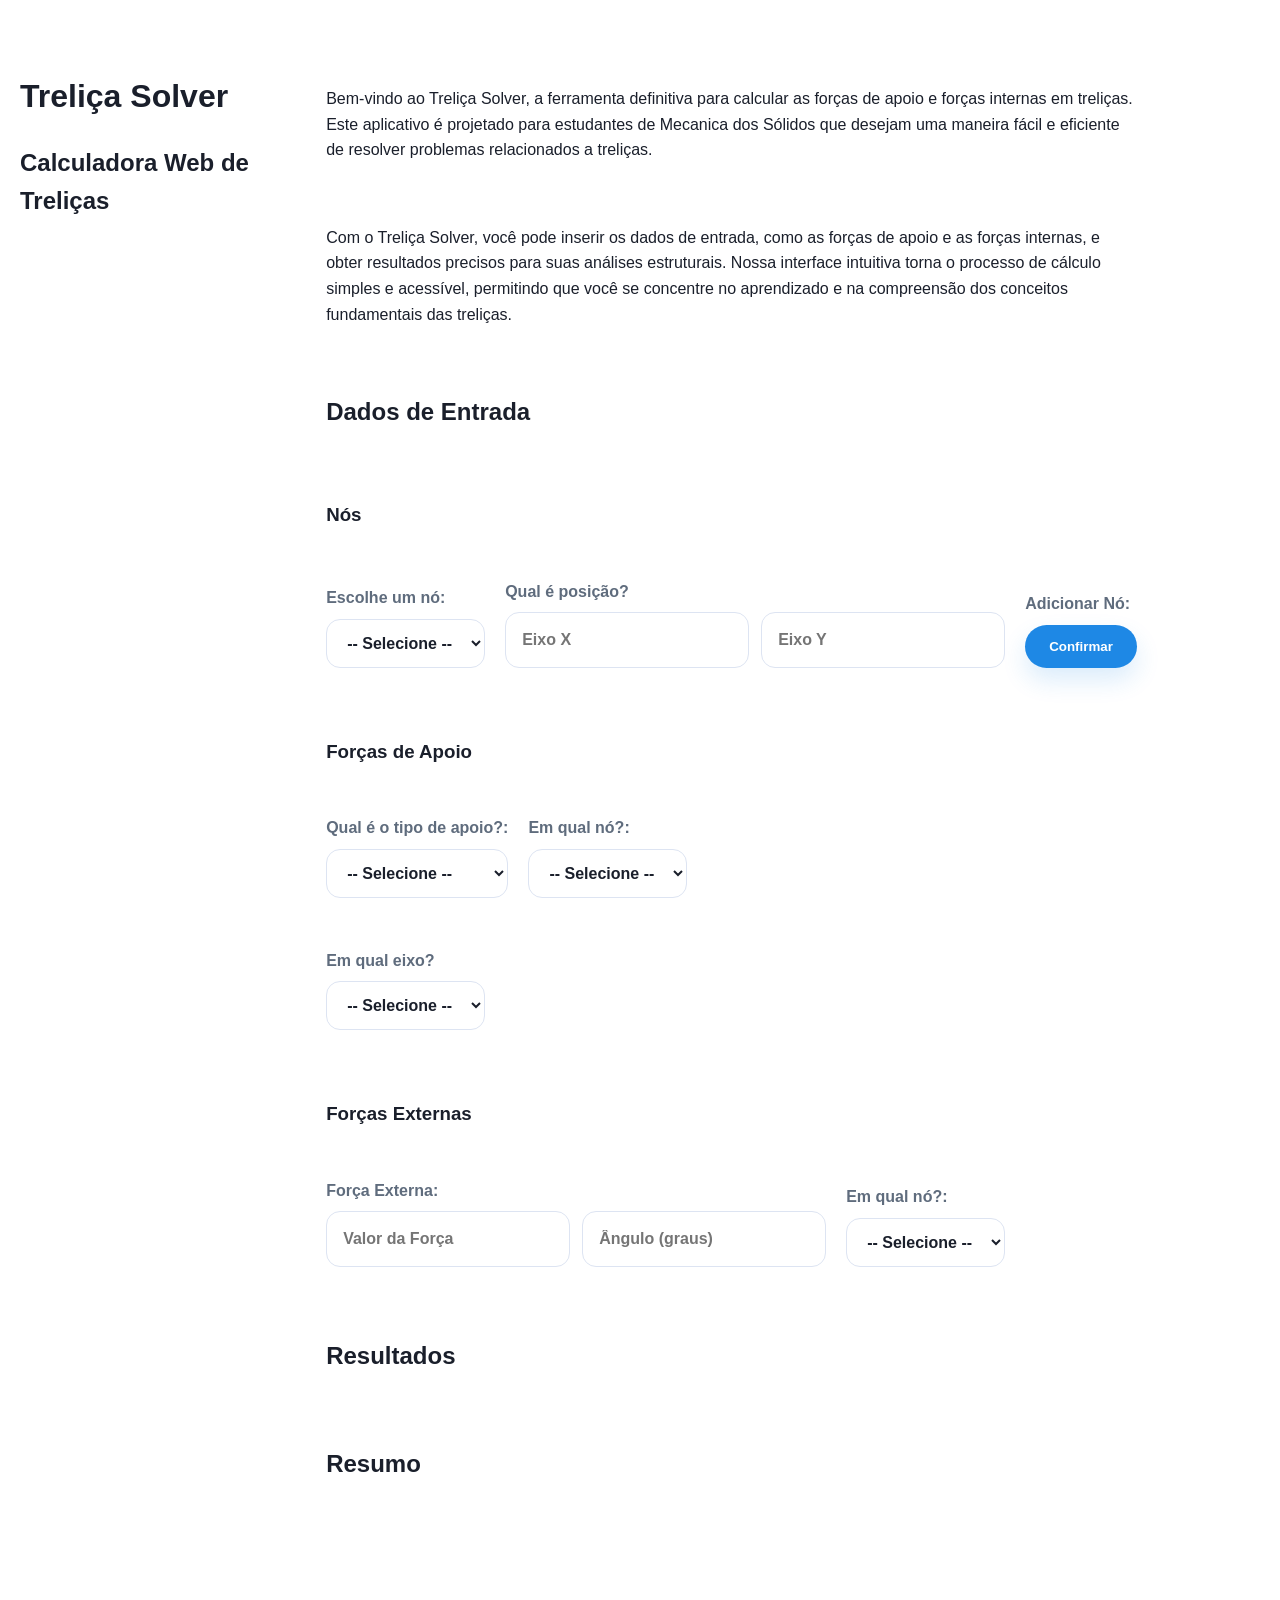
==== index.html @ d391ed75 "feat: criação do site" ====
<!DOCTYPE html>
<html lang="pt-br">
  <head>
    <meta charset="UTF-8" />
    <title>Treliça Solver</title>
    <meta
      name="description"
      content="Calcule as forças de apoio e forças internas de treliças durante seu curso de Mecanica dos Sólidos"
    />
    <link rel="stylesheet" href="./main.css" />
  </head>

  <body>
    <div id="header">
      <h1>Treliça Solver</h1>
      <h2>Calculadora Web de Treliças</h2>
    </div>
    <main>
      <p>
        Bem-vindo ao Treliça Solver, a ferramenta definitiva para calcular as
        forças de apoio e forças internas em treliças. Este aplicativo é
        projetado para estudantes de Mecanica dos Sólidos que desejam uma
        maneira fácil e eficiente de resolver problemas relacionados a treliças.
      </p>
      <p>
        Com o Treliça Solver, você pode inserir os dados de entrada, como as
        forças de apoio e as forças internas, e obter resultados precisos para
        suas análises estruturais. Nossa interface intuitiva torna o processo de
        cálculo simples e acessível, permitindo que você se concentre no
        aprendizado e na compreensão dos conceitos fundamentais das treliças.
      </p>
    <h2>Dados de Entrada</h2>
    <h3>Nós</h3>
    <div class="forcas">
      <label for="CHNO">
        Escolhe um nó:
        <select id="CHNO" name="no">
          <option value="">-- Selecione --</option>
          <option value="NA">Nó A</option>
          <option value="NB">Nó B</option>
        </select>
      </label>
      <label>
        Qual é posição?
        <div class="posicao">
          <input type="number" name="posicaox" placeholder="Eixo X" />
          <input type="number" name="posicaoy" placeholder="Eixo Y" />
        </div>
      </label>
      <label>
        Adicionar Nó:
        <div class="posicao">
          <button id="ADNO" type="button">Confirmar</button>
        </div>
      </label>
    </div>

    <h3>Forças de Apoio</h3>
    <div class="forcas">
      <label for="CHAP">
        Qual é o tipo de apoio?:
        <select id="CHAP" name="apoio">
          <option value="">-- Selecione --</option>
          <option value="APA">Pino</option>
          <option value="APB">Rolete</option>
        </select>
      </label>
      <label for="CHNO">
        Em qual nó?:
        <select id="CHNO" name="no">
          <option value="">-- Selecione --</option>
          <option value="NA">Nó A</option>
          <option value="NB">Nó B</option>
        </select>
      </label>
    </div>
    <div class="forcas">
      <label>
        Em qual eixo?
        <select id="eixo" name="eixo" > <!-- Desabilitado quando for pino, e habiltado quando for rolete -->  
          <option value="">-- Selecione --</option>
          <option value="x">Eixo X</option>
          <option value="y">Eixo Y</option>
        </select>
      </label>
    </div>

    <h3>Forças Externas</h3>
    <div class="forcas">
      <label>
        Força Externa:
        <div class="posicao">
          <input type="number" name="forcaexterna" placeholder="Valor da Força" />
          <input type="number" name="anguloforca" placeholder="Ângulo (graus)" />
        </div>
      </label>
      <label for="CHNO">
        Em qual nó?:
        <select id="CHNO" name="no">
          <option value="">-- Selecione --</option>
          <option value="NA">Nó A</option>
          <option value="NB">Nó B</option>
        </select>
      </label>
    </div>

    <h2>Resultados</h2>

    <h2>Resumo</h2>
    <div id="resumo"></div>
    </main>
  </body>
</html>
---- main.css ----
:root {
  --bg: #f5f7fb;
  --surface: #ffffff;
  --surface-strong: #e3e9f5;
  --primary: #1e88e5;
  --text: #1a1f2b;
  --text-muted: #5f6c7d;
  --shadow: 0 16px 40px rgba(36, 70, 110, 0.08);
  --radius: 18px;
}

html, body {
  margin: 0;
  min-height: 100%;
    font-size: 16px;
  font-family: "Inter", "Roboto", sans-serif;
    display: grid;
  grid-template-areas:
      "header header header"
      "space main sidebar"
      "footer footer footer";
  grid-template-columns: auto 12fr 1fr;
  grid-template-rows: 1fr auto 1fr;
  line-height: 1.6;
  row-gap: 8px;
  column-gap: 50px;
  max-width: 100vw;
  overflow-y: auto;
  padding-top: 10px;
  padding-bottom: 120px;
  color: var(--text);
}

body {
  display: flex;
  justify-content: center;
  align-items: flex-start;
  padding: 40px 20px;
}

main {
  width: min(1120px, 100%);
}

.header {
  display: flex;
  align-items: center;
  justify-content: space-between;
  gap: 20px;
  margin-bottom: 32px;
  grid-area: header;
  grid-column: span 3;
  align-items: center;
  justify-content: center;
}

main {
    grid-area: main;
    grid-row-start: 2;
    grid-column-start: 2;
    padding: 20px;
    display: flex;
    flex-direction: column;
    max-width: 1200px;
    margin: 0 auto;
    gap: 30px;
}
.forcas {
    display: flex;
    gap: 20px;
    align-items: flex-end;
    flex-wrap: wrap;
    margin-bottom: 20px;
}
.hidden {
    display: none;
}
.posicao {
    display: flex;
    gap: 12px;
}
label {
    display: flex;
    flex-direction: column;
    gap: 8px;
    color: var(--text-muted);
}


.field {
  display: flex;
  flex-direction: column;
  gap: 10px;
}

label {
  font-weight: 600;
  color: var(--text-muted);
}

input,
select,
textarea {
  border: 1px solid #dde4f2;
  border-radius: 14px;
  background: #ffffff;
  padding: 14px 16px;
  font: inherit;
  color: var(--text);
  transition: border-color 0.2s ease, box-shadow 0.2s ease;
}

input:focus,
select:focus,
textarea:focus {
  outline: none;
  border-color: var(--primary);
  box-shadow: 0 0 0 4px rgba(30, 136, 229, 0.14);
}

button,
.button {
  border: none;
  border-radius: 999px;
  background: var(--primary);
  color: #fff;
  padding: 14px 24px;
  font-weight: 600;
  cursor: pointer;
  box-shadow: 0 12px 24px rgba(30, 136, 229, 0.16);
  transition: transform 0.2s ease, box-shadow 0.2s ease, background 0.2s ease;
}

button:hover,
.button:hover {
  transform: translateY(-1px);
  box-shadow: 0 18px 30px rgba(30, 136, 229, 0.2);
}

button:active,
.button:active {
  transform: translateY(0);
}

.table {
  width: 100%;
  border-collapse: collapse;
  background: var(--surface);
  border-radius: var(--radius);
  overflow: hidden;
}

.table th,
.table td {
  text-align: left;
  padding: 16px 18px;
  border-bottom: 1px solid #edf2f8;
}

.table th {
  color: var(--text-muted);
  font-weight: 600;
}

.table tr:last-child td {
  border-bottom: none;
}

.footer {
  margin-top: 32px;
  color: var(--text-muted);
  text-align: center;
  font-size: 0.95rem;
}

@media (max-width: 680px) {
  body {
    padding: 24px 16px;
  }

  .header {
    flex-direction: column;
    align-items: flex-start;
  }

  .card {
    padding: 24px;
  }
}
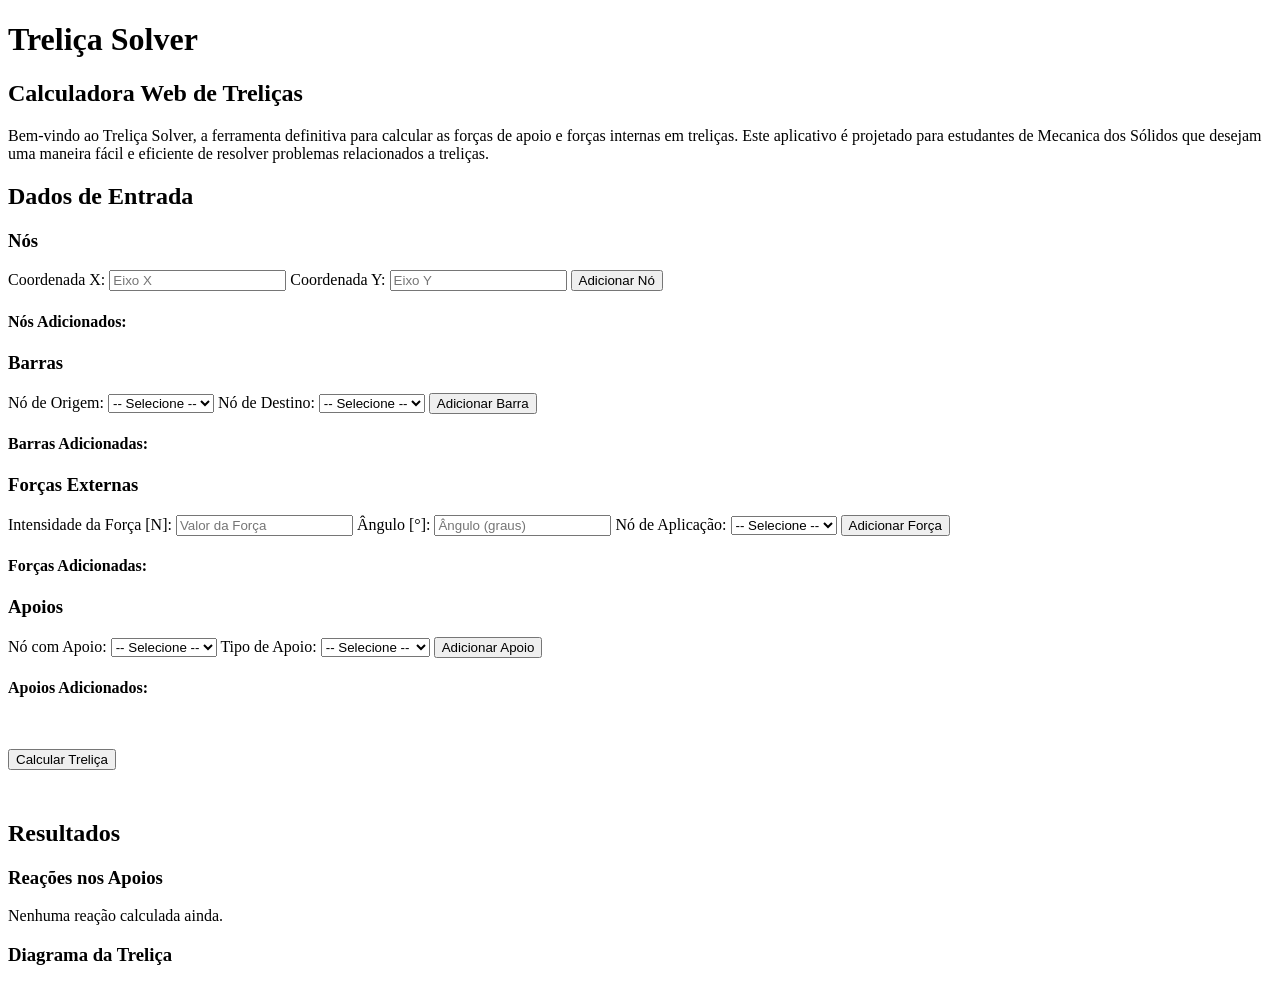
==== commit 01a50d68: "feat: melhorando o site" ====
--- a/index.html
+++ b/index.html
@@ -7,14 +7,15 @@
       name="description"
       content="Calcule as forças de apoio e forças internas de treliças durante seu curso de Mecanica dos Sólidos"
     />
-    <link rel="stylesheet" href="./main.css" />
+    <meta name="viewport" content="width=device-width, initial-scale=1.0" />
+    <link rel="stylesheet" href="./static/main.css" />
   </head>
 
   <body>
-    <div id="header">
+    <header class="header">
       <h1>Treliça Solver</h1>
       <h2>Calculadora Web de Treliças</h2>
-    </div>
+    </header>
     <main>
       <p>
         Bem-vindo ao Treliça Solver, a ferramenta definitiva para calcular as
@@ -22,92 +23,284 @@
         projetado para estudantes de Mecanica dos Sólidos que desejam uma
         maneira fácil e eficiente de resolver problemas relacionados a treliças.
       </p>
-      <p>
-        Com o Treliça Solver, você pode inserir os dados de entrada, como as
-        forças de apoio e as forças internas, e obter resultados precisos para
-        suas análises estruturais. Nossa interface intuitiva torna o processo de
-        cálculo simples e acessível, permitindo que você se concentre no
-        aprendizado e na compreensão dos conceitos fundamentais das treliças.
-      </p>
     <h2>Dados de Entrada</h2>
     <h3>Nós</h3>
-    <div class="forcas">
-      <label for="CHNO">
-        Escolhe um nó:
-        <select id="CHNO" name="no">
-          <option value="">-- Selecione --</option>
-          <option value="NA">Nó A</option>
-          <option value="NB">Nó B</option>
-        </select>
-      </label>
-      <label>
-        Qual é posição?
-        <div class="posicao">
-          <input type="number" name="posicaox" placeholder="Eixo X" />
-          <input type="number" name="posicaoy" placeholder="Eixo Y" />
-        </div>
-      </label>
-      <label>
-        Adicionar Nó:
-        <div class="posicao">
-          <button id="ADNO" type="button">Confirmar</button>
-        </div>
-      </label>
-    </div>
-
-    <h3>Forças de Apoio</h3>
-    <div class="forcas">
-      <label for="CHAP">
-        Qual é o tipo de apoio?:
-        <select id="CHAP" name="apoio">
-          <option value="">-- Selecione --</option>
-          <option value="APA">Pino</option>
-          <option value="APB">Rolete</option>
-        </select>
-      </label>
-      <label for="CHNO">
-        Em qual nó?:
-        <select id="CHNO" name="no">
-          <option value="">-- Selecione --</option>
-          <option value="NA">Nó A</option>
-          <option value="NB">Nó B</option>
-        </select>
-      </label>
-    </div>
-    <div class="forcas">
-      <label>
-        Em qual eixo?
-        <select id="eixo" name="eixo" > <!-- Desabilitado quando for pino, e habiltado quando for rolete -->  
-          <option value="">-- Selecione --</option>
-          <option value="x">Eixo X</option>
-          <option value="y">Eixo Y</option>
-        </select>
-      </label>
+    <form id="node-form">
+      <div class="forcas">
+        <label>
+          Coordenada X:
+          <input type="number" id="node-x" placeholder="Eixo X" required />
+        </label>
+        <label>
+          Coordenada Y:
+          <input type="number" id="node-y" placeholder="Eixo Y" required />
+        </label>
+        <button type="submit" class="button">Adicionar Nó</button>
+      </div>
+    </form>
+    <div id="nodes-list">
+      <h4>Nós Adicionados:</h4>
+      <ul id="nodes-ul"></ul>
+    </div>
+
+    <h3>Barras</h3>
+    <form id="bar-form">
+      <div class="forcas">
+        <label for="bar-start-node">
+          Nó de Origem:
+          <select id="bar-start-node" required>
+            <option value="">-- Selecione --</option>
+          </select>
+        </label>
+        <label for="bar-end-node">
+          Nó de Destino:
+          <select id="bar-end-node" required>
+            <option value="">-- Selecione --</option>
+          </select>
+        </label>
+        <button type="submit" class="button">Adicionar Barra</button>
+      </div>
+    </form>
+    <div id="bars-list">
+      <h4>Barras Adicionadas:</h4>
+      <ul id="bars-ul"></ul>
     </div>
 
     <h3>Forças Externas</h3>
-    <div class="forcas">
-      <label>
-        Força Externa:
-        <div class="posicao">
-          <input type="number" name="forcaexterna" placeholder="Valor da Força" />
-          <input type="number" name="anguloforca" placeholder="Ângulo (graus)" />
-        </div>
-      </label>
-      <label for="CHNO">
-        Em qual nó?:
-        <select id="CHNO" name="no">
-          <option value="">-- Selecione --</option>
-          <option value="NA">Nó A</option>
-          <option value="NB">Nó B</option>
-        </select>
-      </label>
-    </div>
-
-    <h2>Resultados</h2>
-
-    <h2>Resumo</h2>
-    <div id="resumo"></div>
+    <form id="force-form">
+      <div class="forcas">
+        <label>
+          Intensidade da Força [N]:
+          <input type="number" id="force-magnitude" placeholder="Valor da Força" required />
+        </label>
+        <label>
+          Ângulo [°]:
+          <input type="number" id="force-angle" placeholder="Ângulo (graus)" required />
+        </label>
+        <label for="force-node">
+          Nó de Aplicação:
+          <select id="force-node" required>
+            <option value="">-- Selecione --</option>
+          </select>
+        </label>
+        <button type="submit" class="button">Adicionar Força</button>
+      </div>
+    </form>
+    <div id="forces-list">
+      <h4>Forças Adicionadas:</h4>
+      <ul id="forces-ul"></ul>
+    </div>
+
+    <h3>Apoios</h3>
+    <form id="support-form">
+      <div class="forcas">
+        <label for="support-node">
+          Nó com Apoio:
+          <select id="support-node" required>
+            <option value="">-- Selecione --</option>
+          </select>
+        </label>
+        <label for="support-type">
+          Tipo de Apoio:
+          <select id="support-type" required>
+            <option value="">-- Selecione --</option>
+            <option value="1">Fixo (Pino)</option>
+            <option value="2">Móvel (Rolete)</option>
+          </select>
+        </label>
+        <button type="submit" class="button">Adicionar Apoio</button>
+      </div>
+    </form>
+    <div id="supports-list">
+      <h4>Apoios Adicionados:</h4>
+      <ul id="supports-ul"></ul>
+    </div>
+
+    <button id="calculate-button" class="button" style="margin-top: 30px;">Calcular Treliça</button>
+
+    <h2 style="margin-top: 50px;">Resultados</h2>
+    <div id="results-section">
+      <h3>Reações nos Apoios</h3>
+      <div id="reactions-output">
+        <p>Nenhuma reação calculada ainda.</p>
+      </div>
+
+      <h3>Diagrama da Treliça</h3>
+      <div id="truss-diagram">
+        <img id="diagram-image" src="" alt="Diagrama da Treliça" style="max-width: 100%; height: auto; display: none;">
+      </div>
+    </div>
     </main>
+
+    <script>
+      const nodes = [];
+      const bars = [];
+      const forces = [];
+      const supports = {}; // {node_index: type}
+      let nextNodeLetter = 'A';
+
+      const nodeForm = document.getElementById('node-form');
+      const nodeXInput = document.getElementById('node-x');
+      const nodeYInput = document.getElementById('node-y');
+      const nodesUl = document.getElementById('nodes-ul');
+
+      const barForm = document.getElementById('bar-form');
+      const barStartNodeSelect = document.getElementById('bar-start-node');
+      const barEndNodeSelect = document.getElementById('bar-end-node');
+      const barsUl = document.getElementById('bars-ul');
+
+      const forceForm = document.getElementById('force-form');
+      const forceMagnitudeInput = document.getElementById('force-magnitude');
+      const forceAngleInput = document.getElementById('force-angle');
+      const forceNodeSelect = document.getElementById('force-node');
+      const forcesUl = document.getElementById('forces-ul');
+
+      const supportForm = document.getElementById('support-form');
+      const supportNodeSelect = document.getElementById('support-node');
+      const supportTypeSelect = document.getElementById('support-type');
+      const supportsUl = document.getElementById('supports-ul');
+
+      const calculateButton = document.getElementById('calculate-button');
+      const reactionsOutput = document.getElementById('reactions-output');
+      const diagramImage = document.getElementById('diagram-image');
+
+      function updateNodeSelects() {
+        const selects = [barStartNodeSelect, barEndNodeSelect, forceNodeSelect, supportNodeSelect];
+        selects.forEach(select => {
+          select.innerHTML = '<option value="">-- Selecione --</option>';
+          nodes.forEach((node, index) => {
+            const option = document.createElement('option');
+            option.value = index;
+            option.textContent = `Nó ${String.fromCharCode(65 + index)} (${node.x}, ${node.y})`;
+            select.appendChild(option);
+          });
+        });
+      }
+
+      nodeForm.addEventListener('submit', (e) => {
+        e.preventDefault();
+        const x = parseFloat(nodeXInput.value);
+        const y = parseFloat(nodeYInput.value);
+        nodes.push({ x, y });
+        const li = document.createElement('li');
+        li.textContent = `Nó ${nextNodeLetter}: (${x}, ${y})`;
+        nodesUl.appendChild(li);
+        nextNodeLetter = String.fromCharCode(nextNodeLetter.charCodeAt(0) + 1);
+        nodeXInput.value = '';
+        nodeYInput.value = '';
+        updateNodeSelects();
+      });
+
+      barForm.addEventListener('submit', (e) => {
+        e.preventDefault();
+        const startNodeIdx = parseInt(barStartNodeSelect.value);
+        const endNodeIdx = parseInt(barEndNodeSelect.value);
+
+        if (startNodeIdx === endNodeIdx) {
+          alert("Nó de origem não pode ser igual ao de destino.");
+          return;
+        }
+
+        bars.push([startNodeIdx, endNodeIdx]);
+        const li = document.createElement('li');
+        li.textContent = `Barra: Nó ${String.fromCharCode(65 + startNodeIdx)} - Nó ${String.fromCharCode(65 + endNodeIdx)}`;
+        barsUl.appendChild(li);
+        barStartNodeSelect.value = '';
+        barEndNodeSelect.value = '';
+      });
+
+      forceForm.addEventListener('submit', (e) => {
+        e.preventDefault();
+        const magnitude = parseFloat(forceMagnitudeInput.value);
+        const angle = parseFloat(forceAngleInput.value);
+        const nodeIdx = parseInt(forceNodeSelect.value);
+        forces.push({ magnitude, angle, node: nodeIdx });
+        const li = document.createElement('li');
+        li.textContent = `Força: ${magnitude} N a ${angle}° no Nó ${String.fromCharCode(65 + nodeIdx)}`;
+        forcesUl.appendChild(li);
+        forceMagnitudeInput.value = '';
+        forceAngleInput.value = '';
+        forceNodeSelect.value = '';
+      });
+
+      supportForm.addEventListener('submit', (e) => {
+        e.preventDefault();
+        const nodeIdx = parseInt(supportNodeSelect.value);
+        const type = parseInt(supportTypeSelect.value);
+        supports[nodeIdx] = type;
+        const li = document.createElement('li');
+        li.textContent = `Apoio: Nó ${String.fromCharCode(65 + nodeIdx)} - ${type === 1 ? 'Fixo (Pino)' : 'Móvel (Rolete)'}`;
+        supportsUl.appendChild(li);
+        supportNodeSelect.value = '';
+        supportTypeSelect.value = '';
+      });
+
+      calculateButton.addEventListener('click', async () => {
+        if (nodes.length === 0) {
+          alert("Por favor, adicione pelo menos um nó.");
+          return;
+        }
+        if (Object.keys(supports).length === 0) {
+          alert("Por favor, adicione pelo menos um apoio.");
+          return;
+        }
+
+        const payload = {
+          nodes: nodes,
+          bars: bars,
+          forces: forces,
+          supports: supports
+        };
+
+        try {
+          const response = await fetch('/solve', {
+            method: 'POST',
+            headers: {
+              'Content-Type': 'application/json'
+            },
+            body: JSON.stringify(payload)
+          });
+
+          if (!response.ok) {
+            const errorData = await response.json();
+            throw new Error(errorData.detail || 'Erro ao calcular a treliça.');
+          }
+
+          const data = await response.json();
+          console.log(data);
+
+          // Display reactions
+          let reactionsHtml = '<ul>';
+          if (data.reactions && Object.keys(data.reactions).length > 0) {
+            for (const nodeIdx in data.reactions) {
+              const nodeLetter = String.fromCharCode(65 + parseInt(nodeIdx));
+              const reaction = data.reactions[nodeIdx];
+              reactionsHtml += `<li>Nó ${nodeLetter}: `;
+              if (reaction.Rx !== undefined) reactionsHtml += `Rx = ${reaction.Rx.toFixed(3)} N `;
+              if (reaction.Ry !== undefined) reactionsHtml += `Ry = ${reaction.Ry.toFixed(3)} N`;
+              reactionsHtml += `</li>`;
+            }
+            reactionsHtml += `<li>Verificação: ΣFx = ${data.equilibrium_fx.toFixed(3)} N | ΣFy = ${data.equilibrium_fy.toFixed(3)} N [${data.equilibrium_ok ? '✓' : '✗ PROBLEMA!'}]</li>`;
+          } else {
+            reactionsHtml += '<li>Nenhuma reação calculada. ' + (data.message || '') + '</li>';
+          }
+          reactionsHtml += '</ul>';
+          reactionsOutput.innerHTML = reactionsHtml;
+
+          // Display diagram
+          if (data.diagram_image) {
+            diagramImage.src = `data:image/png;base64,${data.diagram_image}`;
+            diagramImage.style.display = 'block';
+          } else {
+            diagramImage.style.display = 'none';
+          }
+
+        } catch (error) {
+          console.error('Erro:', error);
+          reactionsOutput.innerHTML = `<p style="color: red;">Erro: ${error.message}</p>`;
+          diagramImage.style.display = 'none';
+        }
+      });
+    </script>
   </body>
 </html>
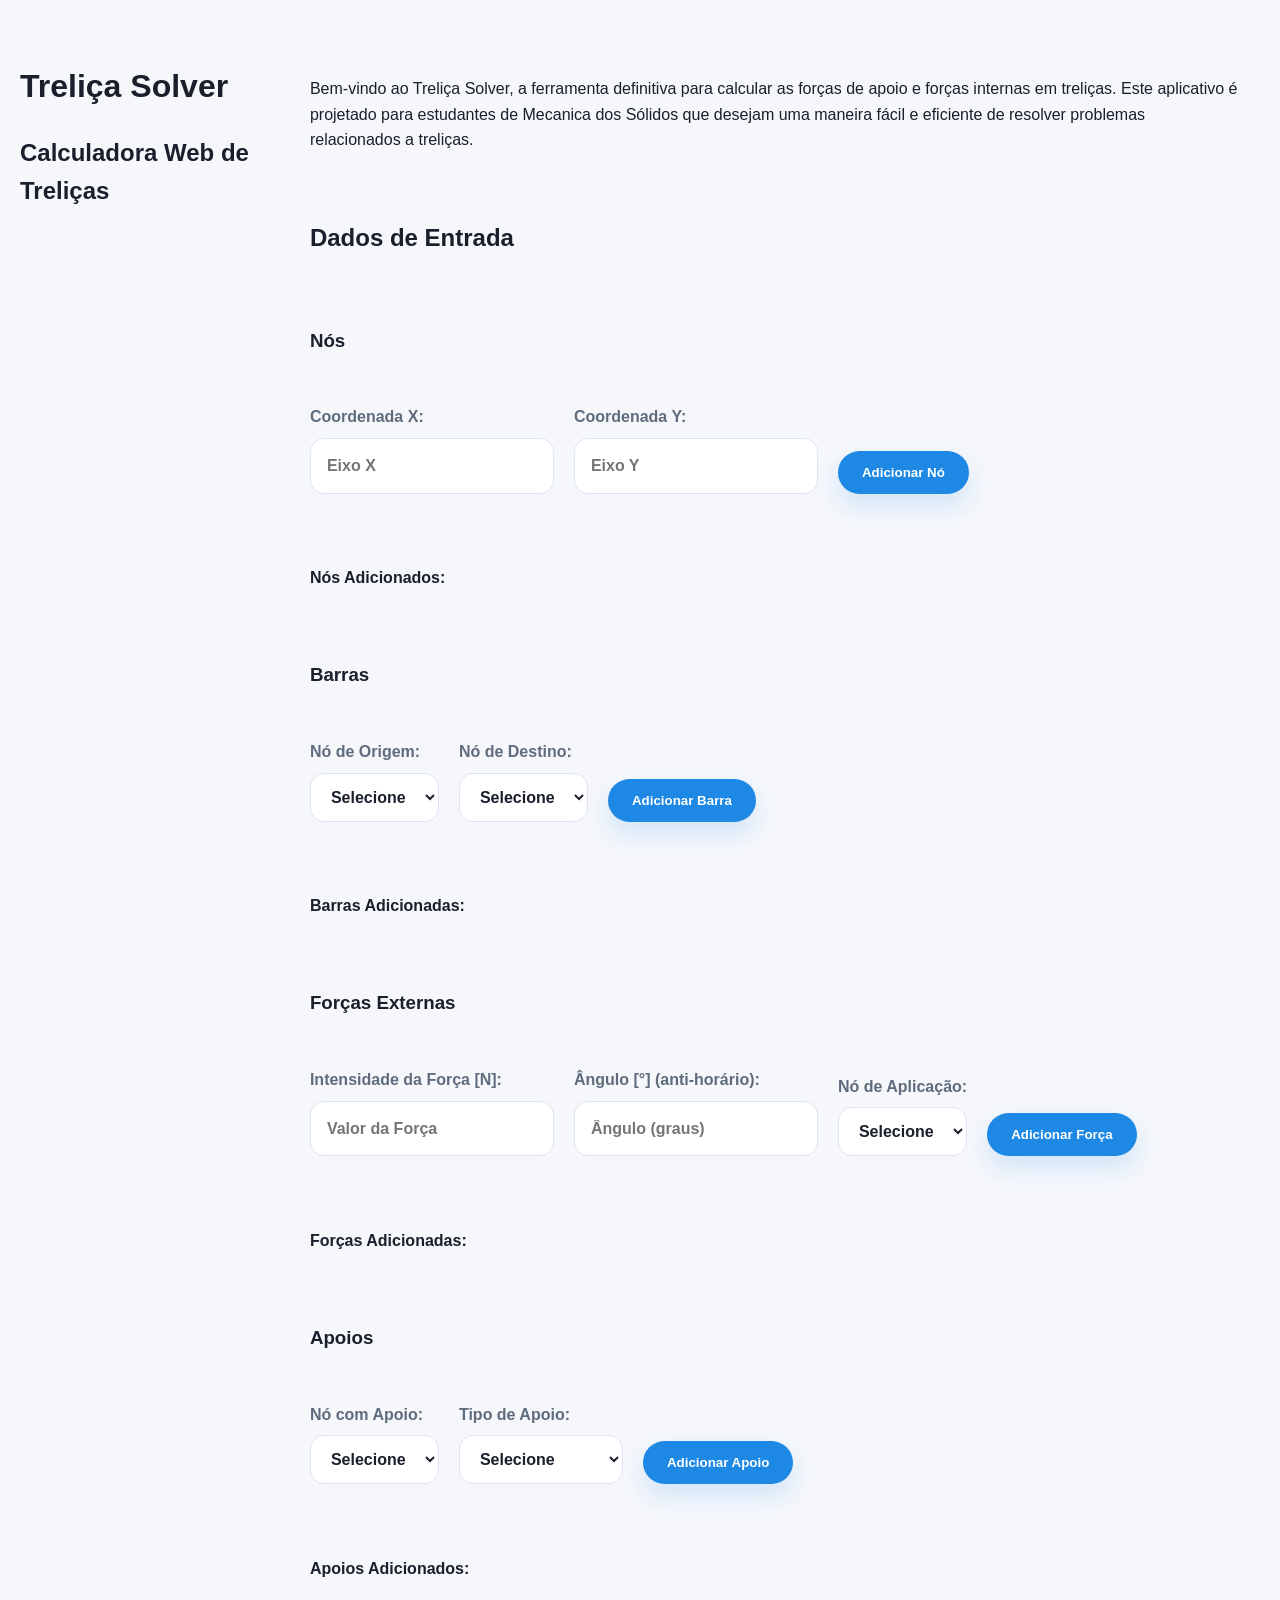
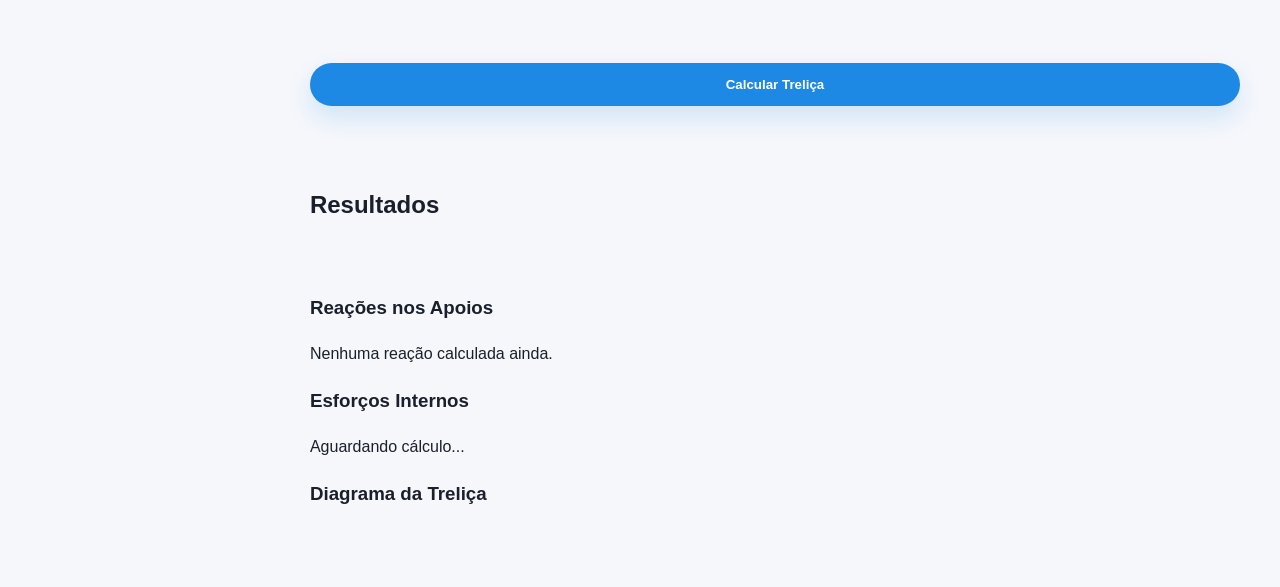
==== commit 9525f740: "feat: esforços internos e melhor documentação" ====
--- a/index.html
+++ b/index.html
@@ -49,13 +49,13 @@
         <label for="bar-start-node">
           Nó de Origem:
           <select id="bar-start-node" required>
-            <option value="">-- Selecione --</option>
+            <option value="">Selecione</option>
           </select>
         </label>
         <label for="bar-end-node">
           Nó de Destino:
           <select id="bar-end-node" required>
-            <option value="">-- Selecione --</option>
+            <option value="">Selecione</option>
           </select>
         </label>
         <button type="submit" class="button">Adicionar Barra</button>
@@ -74,13 +74,13 @@
           <input type="number" id="force-magnitude" placeholder="Valor da Força" required />
         </label>
         <label>
-          Ângulo [°]:
+          Ângulo [°] (anti-horário):
           <input type="number" id="force-angle" placeholder="Ângulo (graus)" required />
         </label>
         <label for="force-node">
           Nó de Aplicação:
           <select id="force-node" required>
-            <option value="">-- Selecione --</option>
+            <option value="">Selecione</option>
           </select>
         </label>
         <button type="submit" class="button">Adicionar Força</button>
@@ -97,13 +97,13 @@
         <label for="support-node">
           Nó com Apoio:
           <select id="support-node" required>
-            <option value="">-- Selecione --</option>
+            <option value="">Selecione</option>
           </select>
         </label>
         <label for="support-type">
           Tipo de Apoio:
           <select id="support-type" required>
-            <option value="">-- Selecione --</option>
+            <option value="">Selecione</option>
             <option value="1">Fixo (Pino)</option>
             <option value="2">Móvel (Rolete)</option>
           </select>
@@ -125,6 +125,11 @@
         <p>Nenhuma reação calculada ainda.</p>
       </div>
 
+      <h3>Esforços Internos</h3>
+      <div id="internal-forces-output">
+        <p>Aguardando cálculo...</p>
+      </div>
+
       <h3>Diagrama da Treliça</h3>
       <div id="truss-diagram">
         <img id="diagram-image" src="" alt="Diagrama da Treliça" style="max-width: 100%; height: auto; display: none;">
@@ -136,8 +141,7 @@
       const nodes = [];
       const bars = [];
       const forces = [];
-      const supports = {}; // {node_index: type}
-      let nextNodeLetter = 'A';
+      let supports = {}; // {node_index: type}
 
       const nodeForm = document.getElementById('node-form');
       const nodeXInput = document.getElementById('node-x');
@@ -164,10 +168,151 @@
       const reactionsOutput = document.getElementById('reactions-output');
       const diagramImage = document.getElementById('diagram-image');
 
+      // --- Funções de Renderização ---
+
+      function renderNodes() {
+        nodesUl.innerHTML = '';
+        nodes.forEach((node, index) => {
+          const li = document.createElement('li');
+          li.innerHTML = `
+            Nó ${String.fromCharCode(65 + index)}: (${node.x}, ${node.y})
+            <div class="actions-btns">
+              <button class="btn-small" onclick="editNode(${index})">Editar</button>
+              <button class="btn-small btn-danger" onclick="deleteNode(${index})">Apagar</button>
+            </div>
+          `;
+          nodesUl.appendChild(li);
+        });
+        updateNodeSelects();
+      }
+
+      function renderBars() {
+        barsUl.innerHTML = '';
+        bars.forEach((bar, index) => {
+          const li = document.createElement('li');
+          li.innerHTML = `
+            Barra: Nó ${String.fromCharCode(65 + bar[0])} - Nó ${String.fromCharCode(65 + bar[1])}
+            <div class="actions-btns">
+              <button class="btn-small" onclick="editBar(${index})">Editar</button>
+              <button class="btn-small btn-danger" onclick="deleteBar(${index})">Apagar</button>
+            </div>
+          `;
+          barsUl.appendChild(li);
+        });
+      }
+
+      function renderForces() {
+        forcesUl.innerHTML = '';
+        forces.forEach((force, index) => {
+          const li = document.createElement('li');
+          li.innerHTML = `
+            Força: ${force.magnitude} N a ${force.angle}° no Nó ${String.fromCharCode(65 + force.node)}
+            <div class="actions-btns">
+              <button class="btn-small" onclick="editForce(${index})">Editar</button>
+              <button class="btn-small btn-danger" onclick="deleteForce(${index})">Apagar</button>
+            </div>
+          `;
+          forcesUl.appendChild(li);
+        });
+      }
+
+      function renderSupports() {
+        supportsUl.innerHTML = '';
+        Object.entries(supports).forEach(([nodeIdx, type]) => {
+          const li = document.createElement('li');
+          const idx = parseInt(nodeIdx);
+          li.innerHTML = `
+            Apoio: Nó ${String.fromCharCode(65 + idx)} - ${type === 1 ? 'Fixo (Pino)' : 'Móvel (Rolete)'}
+            <div class="actions-btns">
+              <button class="btn-small" onclick="editSupport(${idx})">Editar</button>
+              <button class="btn-small btn-danger" onclick="deleteSupport(${idx})">Apagar</button>
+            </div>
+          `;
+          supportsUl.appendChild(li);
+        });
+      }
+
+      // --- Lógica de Manipulação de Dados ---
+
+      window.deleteNode = (index) => {
+        nodes.splice(index, 1);
+        // Ao apagar um nó, precisamos limpar barras, forças e apoios que dependiam dele
+        // ou ajustar os índices. Para simplicidade, vamos apenas filtrar o que ficou inválido.
+        for (let i = bars.length - 1; i >= 0; i--) {
+          if (bars[i][0] === index || bars[i][1] === index) bars.splice(i, 1);
+          else {
+            if (bars[i][0] > index) bars[i][0]--;
+            if (bars[i][1] > index) bars[i][1]--;
+          }
+        }
+        for (let i = forces.length - 1; i >= 0; i--) {
+          if (forces[i].node === index) forces.splice(i, 1);
+          else if (forces[i].node > index) forces[i].node--;
+        }
+        const newSupports = {};
+        Object.entries(supports).forEach(([nodeIdx, type]) => {
+          const idx = parseInt(nodeIdx);
+          if (idx !== index) {
+            const newIdx = idx > index ? idx - 1 : idx;
+            newSupports[newIdx] = type;
+          }
+        });
+        supports = newSupports;
+
+        renderNodes();
+        renderBars();
+        renderForces();
+        renderSupports();
+      };
+
+      window.editNode = (index) => {
+        const node = nodes[index];
+        nodeXInput.value = node.x;
+        nodeYInput.value = node.y;
+        window.deleteNode(index);
+      };
+
+      window.deleteBar = (index) => {
+        bars.splice(index, 1);
+        renderBars();
+      };
+
+      window.editBar = (index) => {
+        const bar = bars[index];
+        barStartNodeSelect.value = bar[0];
+        barEndNodeSelect.value = bar[1];
+        window.deleteBar(index);
+      };
+
+      window.deleteForce = (index) => {
+        forces.splice(index, 1);
+        renderForces();
+      };
+
+      window.editForce = (index) => {
+        const force = forces[index];
+        forceMagnitudeInput.value = force.magnitude;
+        forceAngleInput.value = force.angle;
+        forceNodeSelect.value = force.node;
+        window.deleteForce(index);
+      };
+
+      window.deleteSupport = (nodeIdx) => {
+        delete supports[nodeIdx];
+        renderSupports();
+      };
+
+      window.editSupport = (nodeIdx) => {
+        const type = supports[nodeIdx];
+        supportNodeSelect.value = nodeIdx;
+        supportTypeSelect.value = type;
+        window.deleteSupport(nodeIdx);
+      };
+
       function updateNodeSelects() {
         const selects = [barStartNodeSelect, barEndNodeSelect, forceNodeSelect, supportNodeSelect];
         selects.forEach(select => {
-          select.innerHTML = '<option value="">-- Selecione --</option>';
+          select.innerHTML = '<option value="">Selecione</option>';
           nodes.forEach((node, index) => {
             const option = document.createElement('option');
             option.value = index;
@@ -182,13 +327,9 @@
         const x = parseFloat(nodeXInput.value);
         const y = parseFloat(nodeYInput.value);
         nodes.push({ x, y });
-        const li = document.createElement('li');
-        li.textContent = `Nó ${nextNodeLetter}: (${x}, ${y})`;
-        nodesUl.appendChild(li);
-        nextNodeLetter = String.fromCharCode(nextNodeLetter.charCodeAt(0) + 1);
         nodeXInput.value = '';
         nodeYInput.value = '';
-        updateNodeSelects();
+        renderNodes();
       });
 
       barForm.addEventListener('submit', (e) => {
@@ -202,11 +343,9 @@
         }
 
         bars.push([startNodeIdx, endNodeIdx]);
-        const li = document.createElement('li');
-        li.textContent = `Barra: Nó ${String.fromCharCode(65 + startNodeIdx)} - Nó ${String.fromCharCode(65 + endNodeIdx)}`;
-        barsUl.appendChild(li);
         barStartNodeSelect.value = '';
         barEndNodeSelect.value = '';
+        renderBars();
       });
 
       forceForm.addEventListener('submit', (e) => {
@@ -215,12 +354,10 @@
         const angle = parseFloat(forceAngleInput.value);
         const nodeIdx = parseInt(forceNodeSelect.value);
         forces.push({ magnitude, angle, node: nodeIdx });
-        const li = document.createElement('li');
-        li.textContent = `Força: ${magnitude} N a ${angle}° no Nó ${String.fromCharCode(65 + nodeIdx)}`;
-        forcesUl.appendChild(li);
         forceMagnitudeInput.value = '';
         forceAngleInput.value = '';
         forceNodeSelect.value = '';
+        renderForces();
       });
 
       supportForm.addEventListener('submit', (e) => {
@@ -228,11 +365,9 @@
         const nodeIdx = parseInt(supportNodeSelect.value);
         const type = parseInt(supportTypeSelect.value);
         supports[nodeIdx] = type;
-        const li = document.createElement('li');
-        li.textContent = `Apoio: Nó ${String.fromCharCode(65 + nodeIdx)} - ${type === 1 ? 'Fixo (Pino)' : 'Móvel (Rolete)'}`;
-        supportsUl.appendChild(li);
         supportNodeSelect.value = '';
         supportTypeSelect.value = '';
+        renderSupports();
       });
 
       calculateButton.addEventListener('click', async () => {
@@ -276,16 +411,30 @@
               const nodeLetter = String.fromCharCode(65 + parseInt(nodeIdx));
               const reaction = data.reactions[nodeIdx];
               reactionsHtml += `<li>Nó ${nodeLetter}: `;
-              if (reaction.Rx !== undefined) reactionsHtml += `Rx = ${reaction.Rx.toFixed(3)} N `;
-              if (reaction.Ry !== undefined) reactionsHtml += `Ry = ${reaction.Ry.toFixed(3)} N`;
+              if (reaction.Rx !== undefined) reactionsHtml += `Rx = ${reaction.Rx.toFixed(6)} N`;
+              if (reaction.Ry !== undefined) reactionsHtml += `, Ry = ${reaction.Ry.toFixed(6)} N`;
               reactionsHtml += `</li>`;
             }
-            reactionsHtml += `<li>Verificação: ΣFx = ${data.equilibrium_fx.toFixed(3)} N | ΣFy = ${data.equilibrium_fy.toFixed(3)} N [${data.equilibrium_ok ? '✓' : '✗ PROBLEMA!'}]</li>`;
+            reactionsHtml += `<li>Verificação: ΣFx = ${data.equilibrium_fx.toFixed(6)} N, ΣFy = ${data.equilibrium_fy.toFixed(6)} N [${data.equilibrium_ok ? 'OK' : '✗ PROBLEMA!'}]</li>`;
           } else {
             reactionsHtml += '<li>Nenhuma reação calculada. ' + (data.message || '') + '</li>';
           }
           reactionsHtml += '</ul>';
           reactionsOutput.innerHTML = reactionsHtml;
+
+          // Display internal forces
+          let barsHtml = '<ul>';
+          if (data.bar_forces && data.bar_forces.length > 0) {
+            data.bar_forces.forEach((bf, idx) => {
+              const n1 = String.fromCharCode(65 + bars[idx][0]);
+              const n2 = String.fromCharCode(65 + bars[idx][1]);
+              barsHtml += `<li>Barra ${n1}${n2}: <b>${bf.f.toFixed(6)} N</b> (${bf.type})</li>`;
+            });
+          } else {
+            barsHtml += '<li>Esforços internos não calculados ou estrutura hipostática.</li>';
+          }
+          barsHtml += '</ul>';
+          document.getElementById('internal-forces-output').innerHTML = barsHtml;
 
           // Display diagram
           if (data.diagram_image) {
--- a/static/main.css
+++ b/static/main.css
@@ -0,0 +1,215 @@
+:root {
+  --bg: #f5f7fb;
+  --surface: #ffffff;
+  --surface-strong: #e3e9f5;
+  --primary: #1e88e5;
+  --text: #1a1f2b;
+  --text-muted: #5f6c7d;
+  --shadow: 0 16px 40px rgba(36, 70, 110, 0.08);
+  --radius: 18px;
+}
+
+html,
+body {
+  margin: 0;
+  min-height: 100%;
+}
+
+body {
+  display: flex;
+  justify-content: center;
+  align-items: flex-start;
+  padding: 40px 20px;
+  font-size: 16px;
+  font-family: "Inter", "Roboto", sans-serif;
+  line-height: 1.6;
+  color: var(--text);
+  background-color: var(--bg);
+}
+
+main {
+  width: min(1120px, 100%); /* Limita a largura do conteúdo principal */
+  padding: 20px;
+  display: flex;
+  flex-direction: column;
+  max-width: 1200px;
+  margin: 0 auto;
+  gap: 30px;
+}
+.forcas {
+    display: flex;
+    gap: 20px;
+    align-items: flex-end;
+    flex-wrap: wrap;
+    margin-bottom: 20px;
+}
+.hidden {
+    display: none;
+}
+.posicao {
+    display: flex;
+    gap: 12px;
+}
+
+label {
+    display: flex;
+    flex-direction: column;
+    gap: 8px;
+    color: var(--text-muted);
+    width: fit-content; /* Impede que a label estique horizontalmente sem necessidade */
+}
+
+
+.field {
+  display: flex;
+  flex-direction: column;
+  gap: 10px;
+}
+
+label {
+  font-weight: 600;
+  color: var(--text-muted);
+}
+
+input,
+select,
+textarea {
+  border: 1px solid #dde4f2;
+  border-radius: 14px;
+  background: #ffffff;
+  padding: 14px 16px;
+  font: inherit;
+  color: var(--text);
+  transition: border-color 0.2s ease, box-shadow 0.2s ease;
+}
+
+input:focus,
+select:focus,
+textarea:focus {
+  outline: none;
+  border-color: var(--primary);
+  box-shadow: 0 0 0 4px rgba(30, 136, 229, 0.14);
+}
+
+button,
+.button {
+  border: none;
+  border-radius: 999px;
+  background: var(--primary);
+  color: #fff;
+  padding: 14px 24px;
+  font-weight: 600;
+  cursor: pointer;
+  box-shadow: 0 12px 24px rgba(30, 136, 229, 0.16);
+  transition: transform 0.2s ease, box-shadow 0.2s ease, background 0.2s ease;
+}
+
+button:hover,
+.button:hover {
+  transform: translateY(-1px);
+  box-shadow: 0 18px 30px rgba(30, 136, 229, 0.2);
+}
+
+button:active,
+.button:active {
+  transform: translateY(0);
+}
+
+.table {
+  width: 100%;
+  border-collapse: collapse;
+  background: var(--surface);
+  border-radius: var(--radius);
+  overflow: hidden;
+}
+
+.table th,
+.table td {
+  text-align: left;
+  padding: 16px 18px;
+  border-bottom: 1px solid #edf2f8;
+}
+
+.table th {
+  color: var(--text-muted);
+  font-weight: 600;
+}
+
+.table tr:last-child td {
+  border-bottom: none;
+}
+
+/* Estilização das Listas de Dados */
+ul[id$="-ul"] {
+  list-style: none;
+  padding: 0;
+  margin: 15px 0;
+}
+
+ul[id$="-ul"] li {
+  display: flex;
+  justify-content: space-between;
+  align-items: center;
+  padding: 12px 18px;
+  background: var(--surface);
+  border: 1px solid #dde4f2;
+  border-radius: 12px;
+  margin-bottom: 8px;
+  transition: border-color 0.2s ease, transform 0.2s ease;
+}
+
+ul[id$="-ul"] li:hover {
+  border-color: var(--primary);
+  transform: translateX(4px);
+}
+
+/* Botões de Ação Pequenos */
+.actions-btns {
+  display: flex;
+  gap: 8px;
+}
+
+.btn-small {
+  padding: 6px 12px;
+  font-size: 0.85rem;
+  border-radius: 8px;
+  border: 1px solid #dde4f2;
+  background: var(--surface);
+  color: var(--text);
+  font-weight: 600;
+  cursor: pointer;
+  transition: all 0.2s ease;
+}
+
+.btn-small:hover {
+  background: var(--surface-strong);
+  border-color: var(--primary);
+}
+
+.btn-danger:hover {
+  background: #fff1f2;
+  color: #e11d48;
+  border-color: #e11d48;
+}
+
+.footer {
+  margin-top: 32px;
+  color: var(--text-muted);
+  text-align: center;
+  font-size: 0.95rem;
+}
+
+@media (max-width: 680px) {
+  body {
+    padding: 24px 16px;
+  }
+
+  .header {
+    flex-direction: column;
+    align-items: flex-start;
+  }
+
+  .card {
+    padding: 24px;
+  }
+}
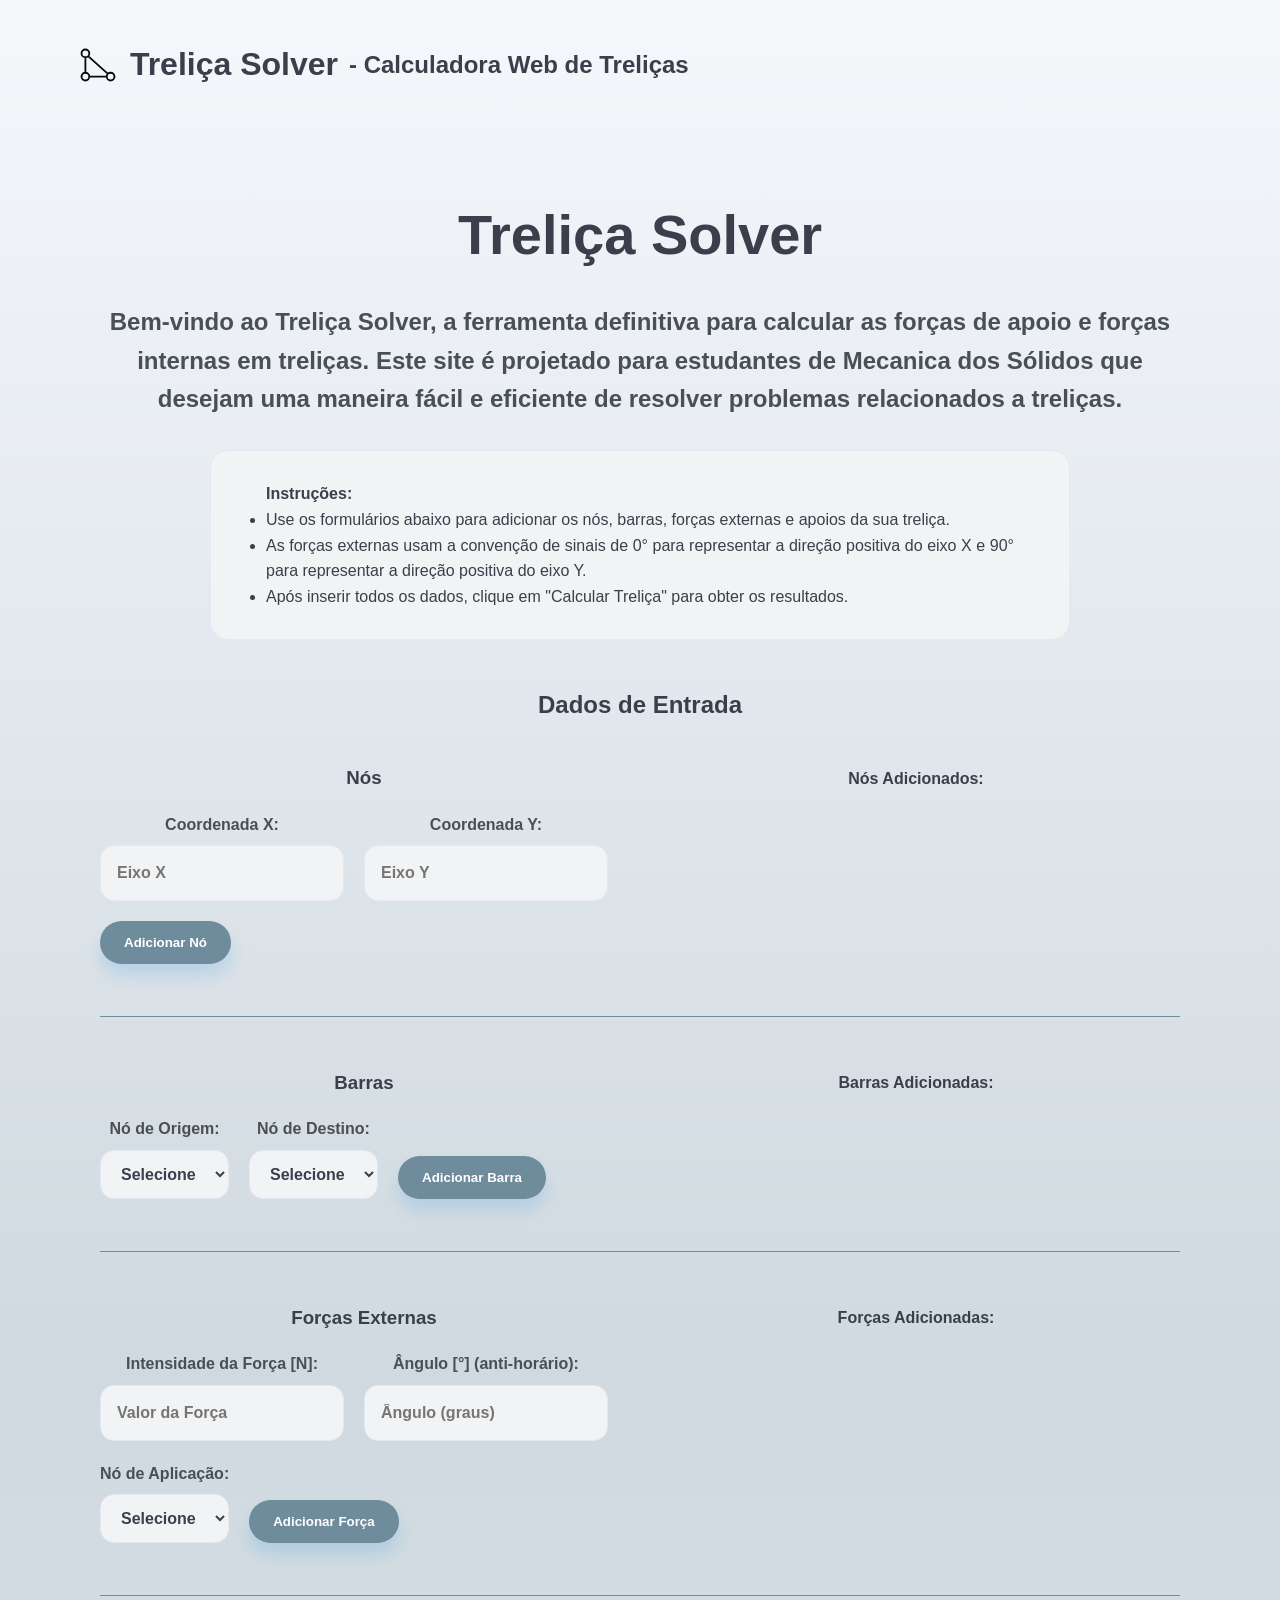
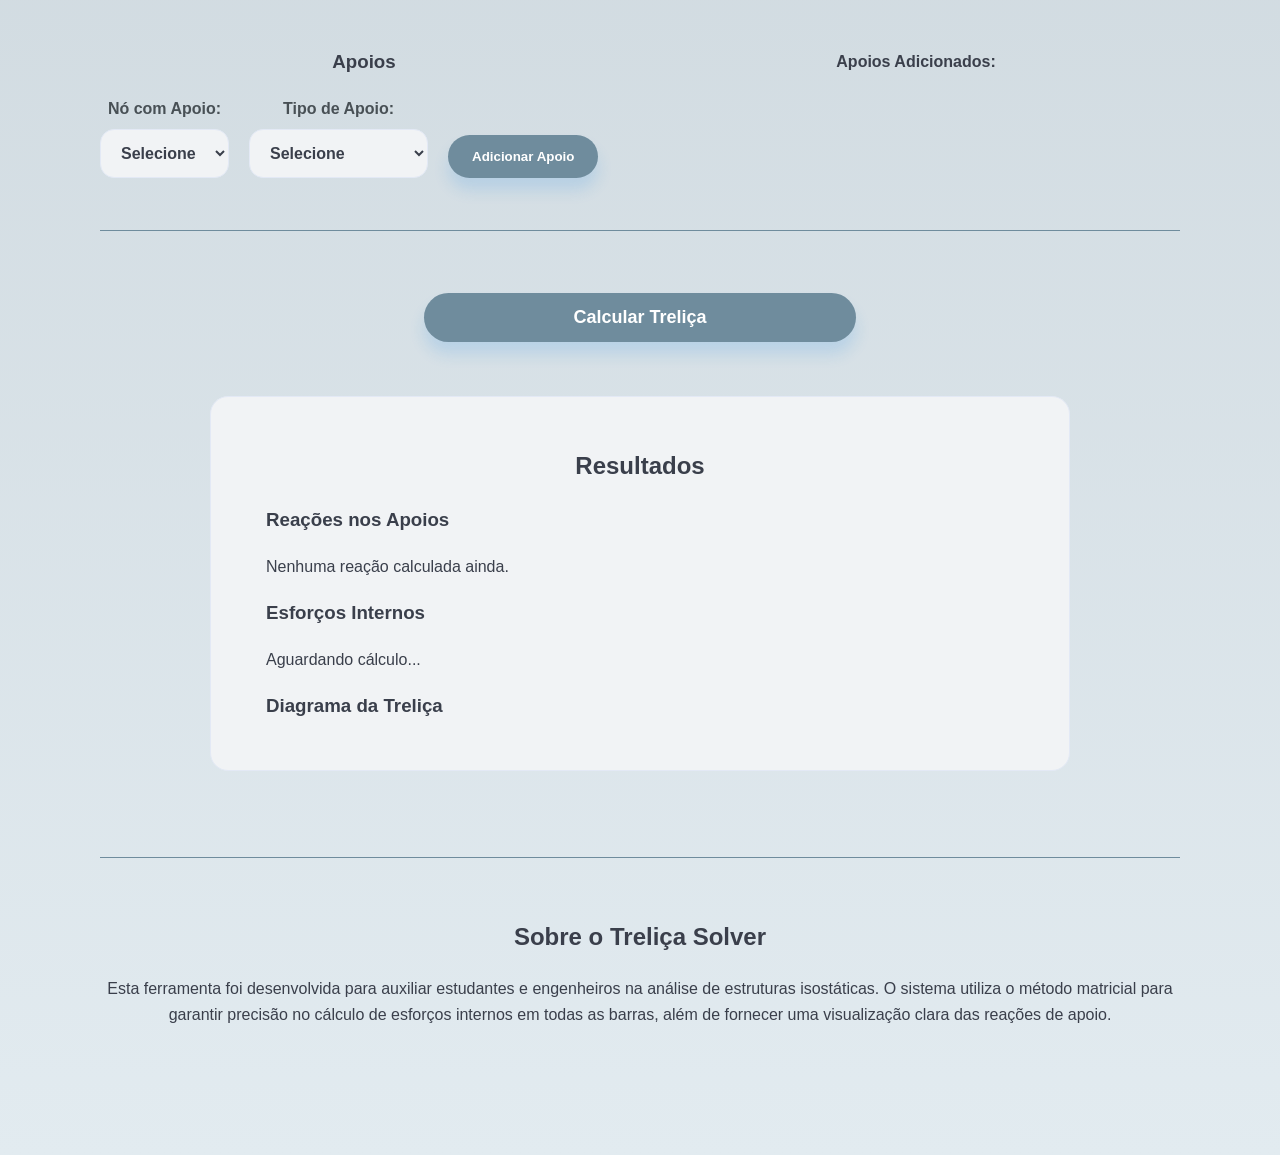
==== commit e61a75b7: "feat: novo site, logica nova" ====
--- a/index.html
+++ b/index.html
@@ -8,140 +8,275 @@
       content="Calcule as forças de apoio e forças internas de treliças durante seu curso de Mecanica dos Sólidos"
     />
     <meta name="viewport" content="width=device-width, initial-scale=1.0" />
-    <link rel="stylesheet" href="./static/main.css" />
+    <link rel="stylesheet" href="/static/main.css" />
+    <link rel="icon" type="image/x-icon" href="/static/images/logo.svg"/>
   </head>
 
   <body>
-    <header class="header">
+    <header>
+      <img src="/static/images/logo.svg" alt="Logo do Treliça Solver" class="logo" />
       <h1>Treliça Solver</h1>
-      <h2>Calculadora Web de Treliças</h2>
+      <h2>- Calculadora Web de Treliças</h2>
     </header>
     <main>
-      <p>
-        Bem-vindo ao Treliça Solver, a ferramenta definitiva para calcular as
-        forças de apoio e forças internas em treliças. Este aplicativo é
-        projetado para estudantes de Mecanica dos Sólidos que desejam uma
-        maneira fácil e eficiente de resolver problemas relacionados a treliças.
-      </p>
+      <div class="bemvindo">
+        <h1>Treliça Solver</h1>
+        <p>
+          Bem-vindo ao Treliça Solver, a ferramenta definitiva para calcular as forças de apoio e forças internas em treliças. Este site é projetado para estudantes de Mecanica dos Sólidos que desejam uma maneira fácil e eficiente de resolver problemas relacionados a treliças.
+        </p>
+      </div>
+
+    <ul class="info">
+      <b>Instruções:</b>
+      <li> Use os formulários abaixo para adicionar os nós, barras, forças externas e apoios da sua treliça.</li>
+      <li> As forças externas usam a convenção de sinais de 0° para representar a direção positiva do eixo X e 90° para representar a direção positiva do eixo Y.</li>
+      <li> Após inserir todos os dados, clique em "Calcular Treliça" para obter os resultados.</li>
+    </ul>
+
     <h2>Dados de Entrada</h2>
-    <h3>Nós</h3>
-    <form id="node-form">
-      <div class="forcas">
-        <label>
-          Coordenada X:
-          <input type="number" id="node-x" placeholder="Eixo X" required />
-        </label>
-        <label>
-          Coordenada Y:
-          <input type="number" id="node-y" placeholder="Eixo Y" required />
-        </label>
-        <button type="submit" class="button">Adicionar Nó</button>
-      </div>
-    </form>
-    <div id="nodes-list">
-      <h4>Nós Adicionados:</h4>
-      <ul id="nodes-ul"></ul>
+    <div class="sessao">
+      <div class="sessao-dados">
+        <h3>Nós</h3>
+        <form id="node-form">
+          <div class="forcas">
+            <label>
+              Coordenada X:
+              <input type="number" id="node-x" placeholder="Eixo X" required />
+            </label>
+            <label>
+              Coordenada Y:
+              <input type="number" id="node-y" placeholder="Eixo Y" required />
+            </label>
+            <button type="submit" class="btn">Adicionar Nó</button>
+          </div>
+        </form>
+      </div>
+      <div class="sessao-resultados">
+        <div id="nodes-list">
+          <h4>Nós Adicionados:</h4>
+          <ul id="nodes-ul"></ul>
+        </div>
+      </div>
     </div>
 
-    <h3>Barras</h3>
-    <form id="bar-form">
-      <div class="forcas">
-        <label for="bar-start-node">
-          Nó de Origem:
-          <select id="bar-start-node" required>
-            <option value="">Selecione</option>
-          </select>
-        </label>
-        <label for="bar-end-node">
-          Nó de Destino:
-          <select id="bar-end-node" required>
-            <option value="">Selecione</option>
-          </select>
-        </label>
-        <button type="submit" class="button">Adicionar Barra</button>
-      </div>
-    </form>
-    <div id="bars-list">
-      <h4>Barras Adicionadas:</h4>
-      <ul id="bars-ul"></ul>
+    <div class="sessao">
+      <div class="sessao-dados">
+        <h3>Barras</h3>
+        <form id="bar-form">
+          <div class="forcas">
+            <label for="bar-start-node">
+              Nó de Origem:
+              <select id="bar-start-node" required>
+                <option value="">Selecione</option>
+              </select>
+            </label>
+            <label for="bar-end-node">
+              Nó de Destino:
+              <select id="bar-end-node" required>
+                <option value="">Selecione</option>
+              </select>
+            </label>
+            <button type="submit" class="btn">Adicionar Barra</button>
+          </div>
+        </form>
+      </div>
+      <div class="sessao-resultados">
+        <div id="bars-list">
+          <h4>Barras Adicionadas:</h4>
+          <ul id="bars-ul"></ul>
+        </div>
+      </div>
     </div>
 
-    <h3>Forças Externas</h3>
-    <form id="force-form">
-      <div class="forcas">
-        <label>
-          Intensidade da Força [N]:
-          <input type="number" id="force-magnitude" placeholder="Valor da Força" required />
-        </label>
-        <label>
-          Ângulo [°] (anti-horário):
-          <input type="number" id="force-angle" placeholder="Ângulo (graus)" required />
-        </label>
-        <label for="force-node">
-          Nó de Aplicação:
-          <select id="force-node" required>
-            <option value="">Selecione</option>
-          </select>
-        </label>
-        <button type="submit" class="button">Adicionar Força</button>
-      </div>
-    </form>
-    <div id="forces-list">
-      <h4>Forças Adicionadas:</h4>
-      <ul id="forces-ul"></ul>
+    <div class="sessao">
+      <div class="sessao-dados">
+        <h3>Forças Externas</h3>
+        <form id="force-form">
+          <div class="forcas">
+            <label>
+              Intensidade da Força [N]:
+              <input type="number" id="force-magnitude" placeholder="Valor da Força" required />
+            </label>
+            <label>
+              Ângulo [°] (anti-horário):
+              <input type="number" id="force-angle" placeholder="Ângulo (graus)" required />
+            </label>
+            <label for="force-node">
+              Nó de Aplicação:
+              <select id="force-node" required>
+                <option value="">Selecione</option>
+              </select>
+            </label>
+            <button type="submit" class="btn">Adicionar Força</button>
+          </div>
+        </form>
+      </div>
+      <div class="sessao-resultados">
+        <div id="forces-list">
+          <h4>Forças Adicionadas:</h4>
+          <ul id="forces-ul"></ul>
+        </div>
+      </div>
     </div>
 
-    <h3>Apoios</h3>
-    <form id="support-form">
-      <div class="forcas">
-        <label for="support-node">
-          Nó com Apoio:
-          <select id="support-node" required>
-            <option value="">Selecione</option>
-          </select>
-        </label>
-        <label for="support-type">
-          Tipo de Apoio:
-          <select id="support-type" required>
-            <option value="">Selecione</option>
-            <option value="1">Fixo (Pino)</option>
-            <option value="2">Móvel (Rolete)</option>
-          </select>
-        </label>
-        <button type="submit" class="button">Adicionar Apoio</button>
-      </div>
-    </form>
-    <div id="supports-list">
-      <h4>Apoios Adicionados:</h4>
-      <ul id="supports-ul"></ul>
+    <div class="sessao">
+      <div class="sessao-dados">
+        <h3>Apoios</h3>
+        <form id="support-form">
+          <div class="forcas">
+            <label for="support-node">
+              Nó com Apoio:
+              <select id="support-node" required>
+                <option value="">Selecione</option>
+              </select>
+            </label>
+            <label for="support-type">
+              Tipo de Apoio:
+              <select id="support-type" required>
+                <option value="">Selecione</option>
+                <option value="1">Fixo (Pino)</option>
+                <option value="2">Móvel (Rolete X)</option>
+                <option value="3">Móvel (Rolete Y)</option>
+              </select>
+            </label>
+            <button type="submit" class="btn">Adicionar Apoio</button>
+          </div>
+        </form>
+      </div>
+      <div class="sessao-resultados">
+        <div id="supports-list">
+          <h4>Apoios Adicionados:</h4>
+          <ul id="supports-ul"></ul>
+        </div>
+      </div>
     </div>
-
-    <button id="calculate-button" class="button" style="margin-top: 30px;">Calcular Treliça</button>
-
-    <h2 style="margin-top: 50px;">Resultados</h2>
-    <div id="results-section">
-      <h3>Reações nos Apoios</h3>
-      <div id="reactions-output">
-        <p>Nenhuma reação calculada ainda.</p>
-      </div>
-
-      <h3>Esforços Internos</h3>
-      <div id="internal-forces-output">
-        <p>Aguardando cálculo...</p>
-      </div>
-
-      <h3>Diagrama da Treliça</h3>
-      <div id="truss-diagram">
-        <img id="diagram-image" src="" alt="Diagrama da Treliça" style="max-width: 100%; height: auto; display: none;">
+    
+    <button id="calculate-button" class="btn">Calcular Treliça</button>
+
+
+    <div id="modal-overlay" style="display: none; position: fixed; inset: 0; background: rgba(0,0,0,0.5); z-index: 1000; justify-content: center; align-items: center; flex-direction: column;">
+      <div style="background: #fff; padding: 24px; border-radius: 8px; max-width: 400px; box-shadow: 0 4px 20px rgba(0,0,0,0.3); text-align: center;">
+        <p id="modal-message" style="margin: 0 0 16px; font-size: 15px; color: #333;"></p>
+        <button id="modal-ok" class="btn" style="padding: 8px 24px;">OK</button>
       </div>
     </div>
+
+    <div id="warnings-list" style="display: none; margin-top: 20px; padding: 12px; background: #fff3cd; border: 1px solid #ffc107; border-radius: 6px; color: #856404;">
+      <h4 style="margin: 0 0 8px 0;">Avisos</h4>
+      <ul id="warnings-ul" style="margin: 0; padding-left: 20px;"></ul>
+    </div>
+    <div class="info">
+      <h2>Resultados</h2>
+      <div id="results-section">
+        <h3>Reações nos Apoios</h3>
+        <div id="reactions-output">
+          <p>Nenhuma reação calculada ainda.</p>
+        </div>
+
+        <h3>Esforços Internos</h3>
+        <div id="internal-forces-output">
+          <p>Aguardando cálculo...</p>
+        </div>
+
+        <h3>Diagrama da Treliça</h3>
+        <div id="truss-diagram">
+          <img id="diagram-image" src="" alt="Diagrama da Treliça" style="max-width: 100%; height: auto; display: none;">
+        </div>
+      </div>
+    </div>
+      <section id="sobre">
+        <h2>Sobre o Treliça Solver</h2>
+        <p>
+          Esta ferramenta foi desenvolvida para auxiliar estudantes e engenheiros na análise de estruturas isostáticas. 
+          O sistema utiliza o método matricial para garantir precisão no cálculo de esforços internos em todas as barras, 
+          além de fornecer uma visualização clara das reações de apoio.
+        </p>
+      </section>
     </main>
 
     <script>
       const nodes = [];
       const bars = [];
       const forces = [];
-      let supports = {}; // {node_index: type}
+      let supports = {};
+
+      const warningsDiv = document.getElementById('warnings-list');
+      const warningsUl = document.getElementById('warnings-ul');
+
+      function findNodeAt(x, y) {
+        return nodes.findIndex(n => Math.abs(n.x - x) < 1e-6 && Math.abs(n.y - y) < 1e-6);
+      }
+
+      function findBar(n1, n2) {
+        return bars.findIndex(b => (b[0] === n1 && b[1] === n2) || (b[0] === n2 && b[1] === n1));
+      }
+
+      function orient(ax, ay, bx, by, cx, cy) {
+        return (bx - ax) * (cy - ay) - (by - ay) * (cx - ax);
+      }
+
+      function onSegment(ax, ay, bx, by, cx, cy) {
+        return Math.min(ax, bx) <= cx + 1e-9 && cx <= Math.max(ax, bx) + 1e-9
+            && Math.min(ay, by) <= cy + 1e-9 && cy <= Math.max(ay, by) + 1e-9;
+      }
+
+      function epsSign(v) {
+        return v < -1e-9 ? -1 : v > 1e-9 ? 1 : 0;
+      }
+
+      function segmentsIntersect(a, b, c, d) {
+        const o1 = orient(a.x, a.y, b.x, b.y, c.x, c.y);
+        const o2 = orient(a.x, a.y, b.x, b.y, d.x, d.y);
+        const o3 = orient(c.x, c.y, d.x, d.y, a.x, a.y);
+        const o4 = orient(c.x, c.y, d.x, d.y, b.x, b.y);
+        const s1 = epsSign(o1), s2 = epsSign(o2), s3 = epsSign(o3), s4 = epsSign(o4);
+        if (s1 === 0 && onSegment(a.x, a.y, b.x, b.y, c.x, c.y)) return true;
+        if (s2 === 0 && onSegment(a.x, a.y, b.x, b.y, d.x, d.y)) return true;
+        if (s3 === 0 && onSegment(c.x, c.y, d.x, d.y, a.x, a.y)) return true;
+        if (s4 === 0 && onSegment(c.x, c.y, d.x, d.y, b.x, b.y)) return true;
+        return s1 !== 0 && s2 !== 0 && s3 !== 0 && s4 !== 0
+            && s1 !== s2 && s3 !== s4;
+      }
+
+      function barsCross(i, j) {
+        const b1 = bars[i], b2 = bars[j];
+        if (b1[0] === b2[0] || b1[0] === b2[1] || b1[1] === b2[0] || b1[1] === b2[1]) return false;
+        return segmentsIntersect(
+          nodes[b1[0]], nodes[b1[1]],
+          nodes[b2[0]], nodes[b2[1]]
+        );
+      }
+
+      function countRestraints() {
+        let r = 0;
+        for (const tipo of Object.values(supports)) {
+          if (tipo === 1) r += 2;
+          else r += 1;
+        }
+        return r;
+      }
+
+      function clearWarnings() {
+        warningsUl.innerHTML = '';
+        warningsDiv.style.display = 'none';
+      }
+
+      function addWarning(msg) {
+        const li = document.createElement('li');
+        li.textContent = msg;
+        warningsUl.appendChild(li);
+        warningsDiv.style.display = 'block';
+      }
+
+      function showPopup(msg) {
+        document.getElementById('modal-message').textContent = msg;
+        const overlay = document.getElementById('modal-overlay');
+        overlay.style.display = 'flex';
+      }
+
+      document.getElementById('modal-ok').addEventListener('click', () => {
+        document.getElementById('modal-overlay').style.display = 'none';
+      });
 
       const nodeForm = document.getElementById('node-form');
       const nodeXInput = document.getElementById('node-x');
@@ -167,8 +302,6 @@
       const calculateButton = document.getElementById('calculate-button');
       const reactionsOutput = document.getElementById('reactions-output');
       const diagramImage = document.getElementById('diagram-image');
-
-      // --- Funções de Renderização ---
 
       function renderNodes() {
         nodesUl.innerHTML = '';
@@ -222,7 +355,7 @@
           const li = document.createElement('li');
           const idx = parseInt(nodeIdx);
           li.innerHTML = `
-            Apoio: Nó ${String.fromCharCode(65 + idx)} - ${type === 1 ? 'Fixo (Pino)' : 'Móvel (Rolete)'}
+            Apoio: Nó ${String.fromCharCode(65 + idx)} - ${type === 1 ? 'Fixo (Pino)' : type === 2 ? 'Móvel (Rolete Y)' : 'Móvel (Rolete X)'}
             <div class="actions-btns">
               <button class="btn-small" onclick="editSupport(${idx})">Editar</button>
               <button class="btn-small btn-danger" onclick="deleteSupport(${idx})">Apagar</button>
@@ -232,12 +365,9 @@
         });
       }
 
-      // --- Lógica de Manipulação de Dados ---
-
       window.deleteNode = (index) => {
+        clearWarnings();
         nodes.splice(index, 1);
-        // Ao apagar um nó, precisamos limpar barras, forças e apoios que dependiam dele
-        // ou ajustar os índices. Para simplicidade, vamos apenas filtrar o que ficou inválido.
         for (let i = bars.length - 1; i >= 0; i--) {
           if (bars[i][0] === index || bars[i][1] === index) bars.splice(i, 1);
           else {
@@ -266,6 +396,7 @@
       };
 
       window.editNode = (index) => {
+        clearWarnings();
         const node = nodes[index];
         nodeXInput.value = node.x;
         nodeYInput.value = node.y;
@@ -273,6 +404,7 @@
       };
 
       window.deleteBar = (index) => {
+        clearWarnings();
         bars.splice(index, 1);
         renderBars();
       };
@@ -285,6 +417,7 @@
       };
 
       window.deleteForce = (index) => {
+        clearWarnings();
         forces.splice(index, 1);
         renderForces();
       };
@@ -298,6 +431,7 @@
       };
 
       window.deleteSupport = (nodeIdx) => {
+        clearWarnings();
         delete supports[nodeIdx];
         renderSupports();
       };
@@ -324,8 +458,14 @@
 
       nodeForm.addEventListener('submit', (e) => {
         e.preventDefault();
+        clearWarnings();
         const x = parseFloat(nodeXInput.value);
         const y = parseFloat(nodeYInput.value);
+        const dup = findNodeAt(x, y);
+        if (dup !== -1) {
+          showPopup(`Já existe um nó na posição (${x}, ${y}): Nó ${String.fromCharCode(65 + dup)}.`);
+          return;
+        }
         nodes.push({ x, y });
         nodeXInput.value = '';
         nodeYInput.value = '';
@@ -334,25 +474,52 @@
 
       barForm.addEventListener('submit', (e) => {
         e.preventDefault();
+        clearWarnings();
         const startNodeIdx = parseInt(barStartNodeSelect.value);
         const endNodeIdx = parseInt(barEndNodeSelect.value);
 
         if (startNodeIdx === endNodeIdx) {
-          alert("Nó de origem não pode ser igual ao de destino.");
+          showPopup("Nó de origem não pode ser igual ao de destino.");
           return;
+        }
+
+        if (findBar(startNodeIdx, endNodeIdx) !== -1) {
+          showPopup("Esta barra já foi adicionada.");
+          return;
+        }
+
+        const nA = nodes[startNodeIdx], nB = nodes[endNodeIdx];
+        let crossing = false;
+        for (let i = 0; i < bars.length; i++) {
+          const b = bars[i];
+          if (b[0] === startNodeIdx || b[0] === endNodeIdx || b[1] === startNodeIdx || b[1] === endNodeIdx) continue;
+          const nC = nodes[b[0]], nD = nodes[b[1]];
+          if (segmentsIntersect(nA, nB, nC, nD)) {
+            crossing = true;
+            break;
+          }
         }
 
         bars.push([startNodeIdx, endNodeIdx]);
         barStartNodeSelect.value = '';
         barEndNodeSelect.value = '';
         renderBars();
+
+        if (crossing) {
+          addWarning(`A nova barra ${String.fromCharCode(65 + startNodeIdx)}-${String.fromCharCode(65 + endNodeIdx)} cruza com outra barra existente.`);
+        }
       });
 
       forceForm.addEventListener('submit', (e) => {
         e.preventDefault();
+        clearWarnings();
         const magnitude = parseFloat(forceMagnitudeInput.value);
         const angle = parseFloat(forceAngleInput.value);
         const nodeIdx = parseInt(forceNodeSelect.value);
+        const existing = forces.findIndex(f => f.node === nodeIdx && Math.abs(f.angle - angle) < 1e-6);
+        if (existing !== -1) {
+          showPopup(`Já existe uma força com o mesmo ângulo no Nó ${String.fromCharCode(65 + nodeIdx)}. As forças no mesmo nó serão somadas vetorialmente.`);
+        }
         forces.push({ magnitude, angle, node: nodeIdx });
         forceMagnitudeInput.value = '';
         forceAngleInput.value = '';
@@ -362,8 +529,13 @@
 
       supportForm.addEventListener('submit', (e) => {
         e.preventDefault();
+        clearWarnings();
         const nodeIdx = parseInt(supportNodeSelect.value);
         const type = parseInt(supportTypeSelect.value);
+        if (supports[nodeIdx] !== undefined) {
+          showPopup(`O Nó ${String.fromCharCode(65 + nodeIdx)} já possui um apoio. Remova-o antes de adicionar outro.`);
+          return;
+        }
         supports[nodeIdx] = type;
         supportNodeSelect.value = '';
         supportTypeSelect.value = '';
@@ -371,13 +543,37 @@
       });
 
       calculateButton.addEventListener('click', async () => {
+        clearWarnings();
+
         if (nodes.length === 0) {
-          alert("Por favor, adicione pelo menos um nó.");
+          showPopup("Adicione pelo menos um nó antes de calcular.");
           return;
         }
+        if (bars.length === 0) {
+          showPopup("Adicione pelo menos uma barra antes de calcular.");
+          return;
+        }
         if (Object.keys(supports).length === 0) {
-          alert("Por favor, adicione pelo menos um apoio.");
+          showPopup("Adicione pelo menos um apoio antes de calcular.");
           return;
+        }
+
+        const m = bars.length;
+        const j = nodes.length;
+        const r = countRestraints();
+        const grau = m + r - 2 * j;
+        if (grau < 0) {
+          addWarning(`Grau de hiperestaticidade: ${grau} — Treliça HIPOSTÁTICA (mecanismo). Faltam ${-grau} restrição(ões).`);
+        } else if (grau > 0) {
+          addWarning(`Grau de hiperestaticidade: ${grau} — Treliça HIPERESTÁTICA. Existem ${grau} restrição(ões) em excesso.`);
+        }
+
+        for (let i = 0; i < bars.length; i++) {
+          for (let j = i + 1; j < bars.length; j++) {
+            if (barsCross(i, j)) {
+              addWarning(`As barras ${String.fromCharCode(65 + bars[i][0])}-${String.fromCharCode(65 + bars[i][1])} e ${String.fromCharCode(65 + bars[j][0])}-${String.fromCharCode(65 + bars[j][1])} cruzam-se.`);
+            }
+          }
         }
 
         const payload = {
@@ -402,9 +598,7 @@
           }
 
           const data = await response.json();
-          console.log(data);
-
-          // Display reactions
+
           let reactionsHtml = '<ul>';
           if (data.reactions && Object.keys(data.reactions).length > 0) {
             for (const nodeIdx in data.reactions) {
@@ -422,7 +616,6 @@
           reactionsHtml += '</ul>';
           reactionsOutput.innerHTML = reactionsHtml;
 
-          // Display internal forces
           let barsHtml = '<ul>';
           if (data.bar_forces && data.bar_forces.length > 0) {
             data.bar_forces.forEach((bf, idx) => {
@@ -436,7 +629,6 @@
           barsHtml += '</ul>';
           document.getElementById('internal-forces-output').innerHTML = barsHtml;
 
-          // Display diagram
           if (data.diagram_image) {
             diagramImage.src = `data:image/png;base64,${data.diagram_image}`;
             diagramImage.style.display = 'block';
@@ -452,4 +644,4 @@
       });
     </script>
   </body>
-</html>+</html>
--- a/static/main.css
+++ b/static/main.css
@@ -1,41 +1,105 @@
+*, *::before, *::after { box-sizing: border-box; }
+
 :root {
-  --bg: #f5f7fb;
-  --surface: #ffffff;
+  --bg: linear-gradient(to bottom,#f5f7fb 0%, #cfd9df 50%, #e2ebf0 100%);
+  --surface: #F1F3F5;
   --surface-strong: #e3e9f5;
-  --primary: #1e88e5;
-  --text: #1a1f2b;
-  --text-muted: #5f6c7d;
+  --primary: #6F8C9D;
+  --text: #3a3f4b;
+  --text-muted: #485055;
   --shadow: 0 16px 40px rgba(36, 70, 110, 0.08);
   --radius: 18px;
 }
 
-html,
 body {
-  margin: 0;
-  min-height: 100%;
-}
-
-body {
-  display: flex;
-  justify-content: center;
-  align-items: flex-start;
   padding: 40px 20px;
+  padding-top: 10px;
   font-size: 16px;
   font-family: "Inter", "Roboto", sans-serif;
   line-height: 1.6;
   color: var(--text);
-  background-color: var(--bg);
+  background: var(--bg);
+  text-align: center;
+}
+
+header {
+  display: flex;
+  align-items: center;
+  padding-bottom: 20px;
+  gap: 11px;
+  padding-left: 4%;
+}
+
+header .logo {
+  height: 40px;
 }
 
 main {
-  width: min(1120px, 100%); /* Limita a largura do conteúdo principal */
+  width: min(1120px, 100%);
   padding: 20px;
   display: flex;
   flex-direction: column;
   max-width: 1200px;
   margin: 0 auto;
-  gap: 30px;
-}
+}
+
+
+.bemvindo {
+  font-size: 1.5rem;
+  font-weight: 700;
+  color: var(--text-muted);
+  
+  margin-bottom: 8px;
+}
+.bemvindo h1 {
+  font-size: 3.5rem;
+  margin-bottom: 16px;
+  color: var(--text);
+}
+
+.info {
+  background: var(--surface);
+  border: 1px solid var(--surface-strong);
+  border-radius: var(--radius);
+  margin-bottom: 26px;
+  padding-top: 30px;
+  padding-bottom: 30px;
+  padding-left: 55px;
+  padding-right: 55px;
+  text-align: justify;
+  margin-left: 110px;
+  margin-right: 110px;
+  margin-top:auto;
+}
+
+.info h2 {
+  text-align: center;
+}
+.sessao {
+  display: flex;
+  gap: 24px;
+  margin-bottom: 32px;
+  padding-bottom: 32px;
+  align-items: flex-start;
+  border-bottom: 1px solid var(--primary);
+}
+
+.sessao:last-child {
+  border-bottom: none;
+  margin-bottom: 0;
+  padding-bottom: 0;
+}
+
+.sessao-dados {
+  flex: 1;
+  min-width: 0;
+}
+
+.sessao-resultados {
+  flex: 1;
+  min-width: 0;
+}
+
 .forcas {
     display: flex;
     gap: 20px;
@@ -43,12 +107,20 @@
     flex-wrap: wrap;
     margin-bottom: 20px;
 }
+
 .hidden {
     display: none;
 }
 .posicao {
     display: flex;
     gap: 12px;
+}
+
+#sobre {
+  margin-top: 60px;
+  padding-top: 40px;
+  border-top: 1px solid var(--primary);
+  margin-bottom: 4%;
 }
 
 label {
@@ -56,7 +128,7 @@
     flex-direction: column;
     gap: 8px;
     color: var(--text-muted);
-    width: fit-content; /* Impede que a label estique horizontalmente sem necessidade */
+    width: fit-content;
 }
 
 
@@ -74,9 +146,9 @@
 input,
 select,
 textarea {
-  border: 1px solid #dde4f2;
+  border: 1px solid var(--surface-strong);
   border-radius: 14px;
-  background: #ffffff;
+  background: var(--surface);
   padding: 14px 16px;
   font: inherit;
   color: var(--text);
@@ -91,8 +163,15 @@
   box-shadow: 0 0 0 4px rgba(30, 136, 229, 0.14);
 }
 
-button,
-.button {
+#calculate-button {
+  margin-top: 30px;
+  margin-left: 30%;
+  margin-right: 30%;
+  font-size: large;
+  margin-bottom: 5%;
+}
+
+.btn {
   border: none;
   border-radius: 999px;
   background: var(--primary);
@@ -100,21 +179,23 @@
   padding: 14px 24px;
   font-weight: 600;
   cursor: pointer;
-  box-shadow: 0 12px 24px rgba(30, 136, 229, 0.16);
+  box-shadow: 0 12px 15px rgba(30, 136, 229, 0.16);
   transition: transform 0.2s ease, box-shadow 0.2s ease, background 0.2s ease;
 }
-
-button:hover,
-.button:hover {
+.cltbtn:hover,
+.btn:hover {
   transform: translateY(-1px);
-  box-shadow: 0 18px 30px rgba(30, 136, 229, 0.2);
-}
-
-button:active,
-.button:active {
+  box-shadow: 0 10px 10px rgba(30, 136, 229, 0.2);
+}
+
+.btn:active {
   transform: translateY(0);
 }
-
+.botaoF {
+  display: flex;
+  justify-content: center;
+  margin-top: 30px;
+}
 .table {
   width: 100%;
   border-collapse: collapse;
@@ -127,7 +208,7 @@
 .table td {
   text-align: left;
   padding: 16px 18px;
-  border-bottom: 1px solid #edf2f8;
+  border-bottom: 1px solid var(--primary);
 }
 
 .table th {
@@ -139,7 +220,6 @@
   border-bottom: none;
 }
 
-/* Estilização das Listas de Dados */
 ul[id$="-ul"] {
   list-style: none;
   padding: 0;
@@ -152,7 +232,7 @@
   align-items: center;
   padding: 12px 18px;
   background: var(--surface);
-  border: 1px solid #dde4f2;
+  border: 1px solid var(--surface-strong);
   border-radius: 12px;
   margin-bottom: 8px;
   transition: border-color 0.2s ease, transform 0.2s ease;
@@ -163,7 +243,6 @@
   transform: translateX(4px);
 }
 
-/* Botões de Ação Pequenos */
 .actions-btns {
   display: flex;
   gap: 8px;
@@ -173,7 +252,7 @@
   padding: 6px 12px;
   font-size: 0.85rem;
   border-radius: 8px;
-  border: 1px solid #dde4f2;
+  border: 1px solid var(--surface-strong);
   background: var(--surface);
   color: var(--text);
   font-weight: 600;
@@ -201,15 +280,60 @@
 
 @media (max-width: 680px) {
   body {
-    padding: 24px 16px;
-  }
-
-  .header {
-    flex-direction: column;
-    align-items: flex-start;
+    padding: 16px 12px;
+    text-align: left;
+  }
+
+  input, select, textarea {
+    padding: 8px 10px;
+    font-size: 0.9rem;
+    border-radius: 8px;
+  }
+  header .logo {
+    height: 30px;
+  }
+
+  header h1 h2{
+    display: none;
+  }
+
+  header h1 {
+    font-size: 1.3rem;
+  }
+
+  header h2 {
+    font-size: 0.9rem;
+  }
+
+  .bemvindo h1 {
+    font-size: 1.8rem;
+  }
+
+  .bemvindo p {
+    font-size: 0.95rem;
+    text-align: left;
+  }
+
+  .info {
+    margin-left: 0;
+    margin-right: 0;
+    padding: 16px;
+    font-size: 0.9rem;
+    text-align: left;
   }
 
   .card {
     padding: 24px;
   }
+
+  .sessao {
+    flex-direction: column;
+    gap: 8px;
+    margin-bottom: 24px;
+    padding-bottom: 24px;
+  }
+  #calculate-button {
+    margin-left: 0%;
+    margin-right: 0%;
+  }
 }
